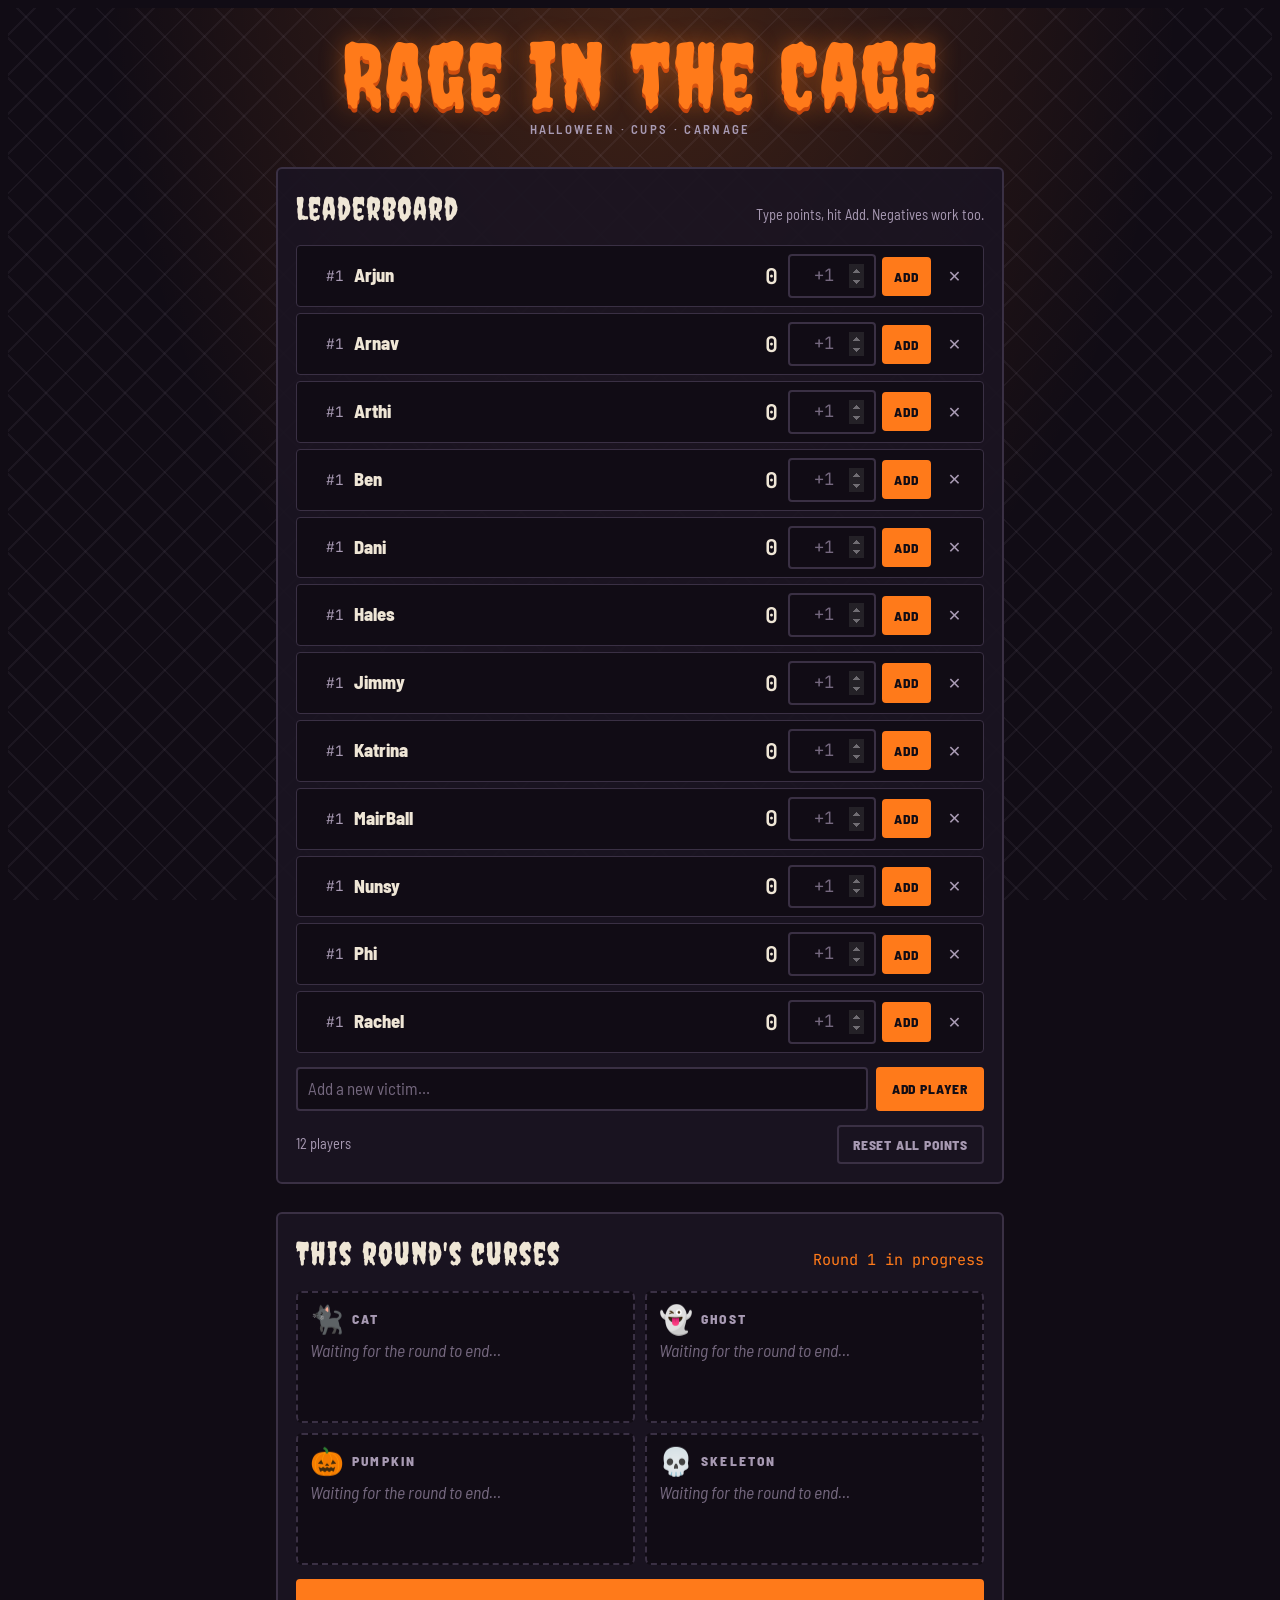
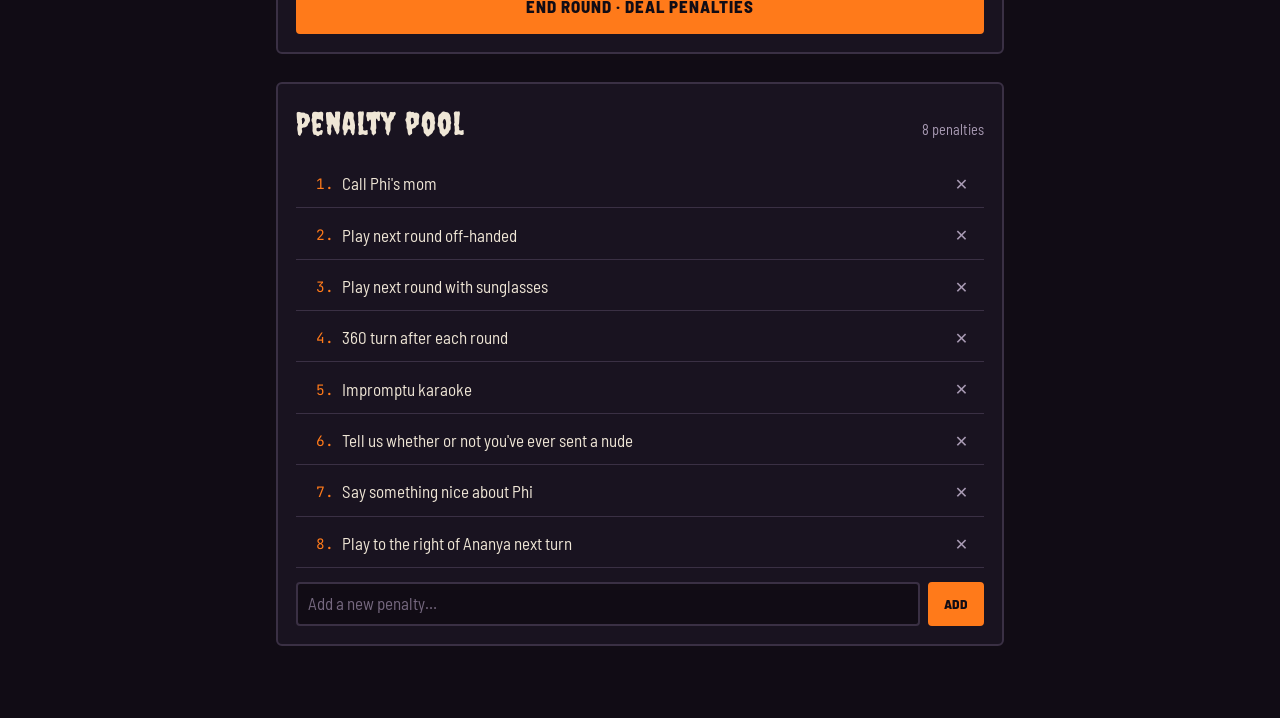
==== index.html @ 5ec312c6 "Add Rage in the Cage scoreboard site Static Halloween rage-cage tracker: sortable points leaderboard" ====
<!doctype html>
<html lang="en">
<head>
<meta charset="utf-8">
<meta name="viewport" content="width=device-width, initial-scale=1, viewport-fit=cover">
<title>Rage in the Cage</title>
<meta name="claude:viewport-fit-sides" content="cover">
<link rel="preconnect" href="https://fonts.googleapis.com">
<link rel="stylesheet" href="https://fonts.googleapis.com/css2?family=Creepster&family=Barlow+Semi+Condensed:wght@400;600;800&family=JetBrains+Mono:wght@500;700&display=swap">
<style>
/* Layout: one column "cage" — the scoreboard on top, this round's curses, then the penalty pool. Single dark look by choice. */
:root {
  --night: #110c15;
  --pit: #1b1421;
  --wire: #3a3044;
  --bone: #efe6d6;
  --ash: #a89ab3;
  --pumpkin: #ff7a1a;
  --ember: #c2410c;
  --blood: #e0435a;
  --display: "Creepster", "Impact", fantasy;
  --body: "Barlow Semi Condensed", "Arial Narrow", system-ui, sans-serif;
  --mono: "JetBrains Mono", ui-monospace, Menlo, monospace;
  color-scheme: dark;
}
* { box-sizing: border-box; }
html, body { background: var(--night); }
body {
  color: var(--bone);
  font-family: var(--body);
  font-size: 17px;
  line-height: 1.4;
  min-height: 100%;
  background-image:
    repeating-linear-gradient(45deg, transparent 0 26px, rgba(168,154,179,.07) 26px 28px),
    repeating-linear-gradient(-45deg, transparent 0 26px, rgba(168,154,179,.07) 26px 28px),
    radial-gradient(ellipse at 50% -10%, rgba(255,122,26,.22), transparent 60%);
  background-attachment: fixed;
}
.wrap {
  max-width: 760px;
  margin: 0 auto;
  padding-left: max(16px, env(safe-area-inset-left, 0px));
  padding-right: max(16px, env(safe-area-inset-right, 0px));
  padding-block: 28px 64px;
  display: grid;
  gap: 28px;
}
header { text-align: center; display: grid; gap: 4px; }
h1 {
  font-family: var(--display);
  font-weight: 400;
  font-size: clamp(3rem, 13vw, 5.6rem);
  line-height: .9;
  margin: 0;
  color: var(--pumpkin);
  text-shadow: 0 0 24px rgba(255,122,26,.45), 0 4px 0 var(--ember);
  letter-spacing: .02em;
  text-wrap: balance;
}
.tag { color: var(--ash); text-transform: uppercase; letter-spacing: .18em; font-size: .8rem; font-weight: 600; }
h2 {
  font-family: var(--display);
  font-weight: 400;
  font-size: 2rem;
  margin: 0;
  color: var(--bone);
  letter-spacing: .03em;
}
section {
  background: rgba(27,20,33,.92);
  border: 2px solid var(--wire);
  border-radius: 6px;
  padding: 18px;
  display: grid;
  gap: 14px;
}
.sec-head { display: flex; align-items: baseline; justify-content: space-between; gap: 12px; flex-wrap: wrap; }
.sub { color: var(--ash); font-size: .9rem; }

button, input { font: inherit; color: inherit; }
button {
  cursor: pointer;
  border: 2px solid var(--wire);
  background: var(--pit);
  border-radius: 4px;
  padding: 8px 14px;
  font-weight: 800;
  text-transform: uppercase;
  letter-spacing: .06em;
  font-size: .85rem;
  transition: background .12s, border-color .12s, transform .08s;
}
button:hover { border-color: var(--ash); }
button:active { transform: translateY(1px); }
button:focus-visible, input:focus-visible { outline: 3px solid var(--pumpkin); outline-offset: 2px; }
.btn-hot { background: var(--pumpkin); border-color: var(--pumpkin); color: var(--night); }
.btn-hot:hover { background: #ff9447; border-color: #ff9447; }
.btn-ghost { background: transparent; color: var(--ash); }
.btn-danger { border-color: var(--blood); color: var(--blood); background: transparent; }
.btn-x { padding: 4px 9px; background: transparent; color: var(--ash); border-color: transparent; font-size: 1rem; }
.btn-x:hover { color: var(--blood); border-color: var(--blood); }
input[type="text"], input[type="number"] {
  background: var(--night);
  border: 2px solid var(--wire);
  border-radius: 4px;
  padding: 8px 10px;
  min-width: 0;
}
input::placeholder { color: #75687f; }
input[type="number"] { font-family: var(--mono); width: 5.2em; text-align: center; }
input[type="number"]::-webkit-inner-spin-button { opacity: .4; }
.add-row { display: flex; gap: 8px; }
.add-row input { flex: 1; }

/* Leaderboard */
ol.board { list-style: none; margin: 0; padding: 0; display: grid; gap: 6px; }
.row {
  display: grid;
  grid-template-columns: 2.2em minmax(0,1fr) auto auto;
  align-items: center;
  gap: 10px;
  padding: 8px 10px;
  border-radius: 4px;
  background: var(--night);
  border: 1px solid var(--wire);
}
.row.lead { border-color: var(--pumpkin); box-shadow: 0 0 0 1px var(--pumpkin) inset, 0 0 18px rgba(255,122,26,.18); }
.row.flash { animation: flash .6s ease-out; }
@keyframes flash { from { background: rgba(255,122,26,.35); } to { background: var(--night); } }
.rank { font-family: var(--mono); color: var(--ash); font-size: .9rem; text-align: right; }
.row.lead .rank { color: var(--pumpkin); }
.name { font-weight: 800; font-size: 1.15rem; overflow-wrap: anywhere; }
.pts { font-family: var(--mono); font-weight: 700; font-size: 1.35rem; font-variant-numeric: tabular-nums; min-width: 2.6em; text-align: right; }
.pts.neg { color: var(--blood); }
.ctrls { display: flex; gap: 6px; align-items: center; }
.ctrls .add { padding: 8px 10px; }
.confirm { display: flex; gap: 6px; align-items: center; color: var(--blood); font-size: .85rem; font-weight: 600; }
.foot { display: flex; gap: 8px; flex-wrap: wrap; justify-content: space-between; align-items: center; }

/* Curses */
.round-no { font-family: var(--mono); color: var(--pumpkin); font-size: .95rem; }
.curses { display: grid; grid-template-columns: repeat(2, minmax(0,1fr)); gap: 10px; }
.curse {
  border: 2px dashed var(--wire);
  border-radius: 6px;
  padding: 12px;
  display: grid;
  grid-template-rows: auto 1fr auto;
  gap: 6px;
  background: var(--night);
  min-height: 132px;
}
.curse.dealt { border-style: solid; border-color: var(--ember); animation: deal .45s cubic-bezier(.2,1.6,.4,1) both; }
.curse:nth-child(2).dealt { animation-delay: .08s; }
.curse:nth-child(3).dealt { animation-delay: .16s; }
.curse:nth-child(4).dealt { animation-delay: .24s; }
@keyframes deal { from { transform: scale(.85) rotate(-3deg); opacity: .4; } to { transform: none; opacity: 1; } }
.curse-top { display: flex; align-items: center; gap: 8px; }
.glyph { font-size: 1.7rem; line-height: 1; }
.curse-name { text-transform: uppercase; letter-spacing: .16em; font-weight: 800; font-size: .85rem; color: var(--ash); }
.curse-text { font-size: 1.1rem; font-weight: 600; text-wrap: pretty; }
.curse-text.empty { color: #75687f; font-weight: 400; font-style: italic; }
.reroll { justify-self: start; padding: 3px 8px; font-size: .72rem; color: var(--ash); background: transparent; }
.big-btn { width: 100%; padding: 14px; font-size: 1.05rem; }

/* Penalty pool */
ol.pool { margin: 0; padding: 0; list-style: none; display: grid; gap: 4px; counter-reset: p; }
ol.pool li {
  counter-increment: p;
  display: grid;
  grid-template-columns: 2em minmax(0,1fr) auto;
  gap: 8px;
  align-items: center;
  padding: 6px 4px;
  border-bottom: 1px solid var(--wire);
}
ol.pool li::before { content: counter(p) "."; font-family: var(--mono); color: var(--pumpkin); text-align: right; font-size: .9rem; }
ol.pool li span { overflow-wrap: anywhere; }

.empty-note { color: var(--ash); font-style: italic; margin: 0; }

@media (max-width: 480px) {
  .row { grid-template-columns: 1.8em minmax(0,1fr) auto; row-gap: 8px; }
  .ctrls { grid-column: 1 / -1; justify-content: flex-end; }
  .curses { grid-template-columns: minmax(0,1fr); }
  .curse { min-height: 0; }
  h2 { font-size: 1.7rem; }
}
@media (prefers-reduced-motion: reduce) {
  *, *::before, *::after { animation: none !important; transition: none !important; }
}
</style>
</head>
<body>

<div class="wrap">
  <header>
    <h1>Rage in the Cage</h1>
    <div class="tag">Halloween · Cups · Carnage</div>
  </header>

  <section aria-labelledby="board-h">
    <div class="sec-head">
      <h2 id="board-h">Leaderboard</h2>
      <span class="sub">Type points, hit Add. Negatives work too.</span>
    </div>
    <ol class="board" id="board"></ol>
    <form class="add-row" id="add-player">
      <input type="text" id="new-player" placeholder="Add a new victim…" autocomplete="off" maxlength="40">
      <button type="submit" class="btn-hot">Add player</button>
    </form>
    <div class="foot">
      <span class="sub" id="player-count"></span>
      <span id="reset-zone"><button type="button" class="btn-ghost" id="reset-btn">Reset all points</button></span>
    </div>
  </section>

  <section aria-labelledby="round-h">
    <div class="sec-head">
      <h2 id="round-h">This round's curses</h2>
      <span class="round-no" id="round-no"></span>
    </div>
    <div class="curses" id="curses"></div>
    <button type="button" class="btn-hot big-btn" id="end-round">End round · deal penalties</button>
  </section>

  <section aria-labelledby="pool-h">
    <div class="sec-head">
      <h2 id="pool-h">Penalty pool</h2>
      <span class="sub" id="pool-count"></span>
    </div>
    <ol class="pool" id="pool"></ol>
    <form class="add-row" id="add-penalty">
      <input type="text" id="new-penalty" placeholder="Add a new penalty…" autocomplete="off" maxlength="160">
      <button type="submit" class="btn-hot">Add</button>
    </form>
  </section>
</div>

<script>
(function () {
  var KEY = "rage-in-the-cage-v1";
  var SYMBOLS = [
    { id: "cat", name: "Cat", glyph: "🐈‍⬛" },
    { id: "ghost", name: "Ghost", glyph: "👻" },
    { id: "pumpkin", name: "Pumpkin", glyph: "🎃" },
    { id: "skeleton", name: "Skeleton", glyph: "💀" }
  ];
  var DEFAULT_PLAYERS = ["Dani","Nunsy","Hales","Ben","Arjun","Arthi","Arnav","Rachel","Phi","Jimmy","MairBall","Katrina"];
  var DEFAULT_PENALTIES = [
    "Call Phi's mom",
    "Play next round off-handed",
    "Play next round with sunglasses",
    "360 turn after each round",
    "Impromptu karaoke",
    "Tell us whether or not you've ever sent a nude",
    "Say something nice about Phi",
    "Play to the right of Ananya next turn"
  ];

  function uid() { return Math.random().toString(36).slice(2, 10); }
  function fresh() {
    return {
      players: DEFAULT_PLAYERS.map(function (n) { return { id: uid(), name: n, points: 0 }; }),
      penalties: DEFAULT_PENALTIES.slice(),
      round: 1,
      curses: {}
    };
  }
  function load() {
    try {
      var raw = localStorage.getItem(KEY);
      if (raw) {
        var s = JSON.parse(raw);
        if (s && Array.isArray(s.players) && Array.isArray(s.penalties)) {
          s.round = s.round || 1; s.curses = s.curses || {};
          return s;
        }
      }
    } catch (e) {}
    return fresh();
  }
  function save() { try { localStorage.setItem(KEY, JSON.stringify(state)); } catch (e) {} }

  var state = load();
  var confirmingRemove = null;
  var confirmingReset = false;
  var flashId = null;
  var justDealt = false;

  function el(tag, attrs, kids) {
    var n = document.createElement(tag);
    if (attrs) for (var k in attrs) {
      if (k === "text") n.textContent = attrs[k];
      else if (k === "class") n.className = attrs[k];
      else if (k.slice(0, 2) === "on") n.addEventListener(k.slice(2), attrs[k]);
      else n.setAttribute(k, attrs[k]);
    }
    (kids || []).forEach(function (c) { if (c) n.appendChild(c); });
    return n;
  }

  function sorted() {
    return state.players.slice().sort(function (a, b) {
      return b.points - a.points || a.name.localeCompare(b.name);
    });
  }

  function renderBoard() {
    var board = document.getElementById("board");
    board.innerHTML = "";
    var list = sorted();
    var top = list.length && list[0].points > 0 ? list[0].points : null;
    var rank = 0, prev = null;
    list.forEach(function (p, i) {
      if (p.points !== prev) { rank = i + 1; prev = p.points; }
      var row = el("li", { class: "row" + (top !== null && p.points === top ? " lead" : "") + (p.id === flashId ? " flash" : "") });
      row.appendChild(el("span", { class: "rank", text: "#" + rank }));
      row.appendChild(el("span", { class: "name", text: p.name }));
      row.appendChild(el("span", { class: "pts" + (p.points < 0 ? " neg" : ""), text: String(p.points) }));

      var ctrls;
      if (confirmingRemove === p.id) {
        ctrls = el("span", { class: "confirm" }, [
          el("span", { text: "Remove?" }),
          el("button", { type: "button", class: "btn-danger", text: "Yes", onclick: function () {
            state.players = state.players.filter(function (x) { return x.id !== p.id; });
            confirmingRemove = null; save(); render();
          } }),
          el("button", { type: "button", class: "btn-ghost", text: "No", onclick: function () { confirmingRemove = null; renderBoard(); } })
        ]);
      } else {
        var inputId = "pts-" + p.id;
        var input = el("input", { type: "number", id: inputId, step: "1", inputmode: "numeric", placeholder: "+1", "aria-label": "Points for " + p.name });
        function addPts() {
          var v = input.value.trim() === "" ? 1 : parseInt(input.value, 10);
          if (isNaN(v)) return;
          p.points += v;
          flashId = p.id;
          save(); renderBoard();
          flashId = null;
        }
        input.addEventListener("keydown", function (e) { if (e.key === "Enter") { e.preventDefault(); addPts(); } });
        ctrls = el("span", { class: "ctrls" }, [
          input,
          el("button", { type: "button", class: "btn-hot add", text: "Add", onclick: addPts }),
          el("button", { type: "button", class: "btn-x", title: "Remove " + p.name, "aria-label": "Remove " + p.name, text: "✕", onclick: function () { confirmingRemove = p.id; renderBoard(); } })
        ]);
      }
      row.appendChild(ctrls);
      board.appendChild(row);
    });
    if (!list.length) board.appendChild(el("li", { class: "empty-note", text: "The cage is empty. Add someone below." }));
    document.getElementById("player-count").textContent = list.length + (list.length === 1 ? " player" : " players");
    renderReset();
  }

  function renderReset() {
    var z = document.getElementById("reset-zone");
    z.innerHTML = "";
    if (confirmingReset) {
      z.appendChild(el("span", { class: "confirm" }, [
        el("span", { text: "Zero everyone?" }),
        el("button", { type: "button", class: "btn-danger", text: "Reset", onclick: function () {
          state.players.forEach(function (p) { p.points = 0; });
          state.round = 1; state.curses = {};
          confirmingReset = false; save(); render();
        } }),
        el("button", { type: "button", class: "btn-ghost", text: "Cancel", onclick: function () { confirmingReset = false; renderReset(); } })
      ]));
    } else {
      z.appendChild(el("button", { type: "button", class: "btn-ghost", text: "Reset all points", onclick: function () { confirmingReset = true; renderReset(); } }));
    }
  }

  function pick(exclude) {
    var pool = state.penalties.filter(function (t) { return exclude.indexOf(t) === -1; });
    if (!pool.length) pool = state.penalties;
    if (!pool.length) return null;
    return pool[Math.floor(Math.random() * pool.length)];
  }
  function dealAll() {
    var used = [];
    state.curses = {};
    SYMBOLS.forEach(function (s) {
      var t = pick(used);
      state.curses[s.id] = t;
      if (t) used.push(t);
    });
  }
  function rerollOne(id) {
    var others = SYMBOLS.filter(function (s) { return s.id !== id; }).map(function (s) { return state.curses[s.id]; });
    others.push(state.curses[id]);
    state.curses[id] = pick(others);
  }

  function renderCurses() {
    var wrap = document.getElementById("curses");
    wrap.innerHTML = "";
    var any = SYMBOLS.some(function (s) { return state.curses[s.id]; });
    SYMBOLS.forEach(function (s) {
      var t = state.curses[s.id];
      wrap.appendChild(el("div", { class: "curse" + (t && justDealt ? " dealt" : "") + (t ? "" : "") }, [
        el("div", { class: "curse-top" }, [
          el("span", { class: "glyph", "aria-hidden": "true", text: s.glyph }),
          el("span", { class: "curse-name", text: s.name })
        ]),
        el("div", { class: "curse-text" + (t ? "" : " empty"), text: t || (state.penalties.length ? "Waiting for the round to end…" : "Penalty pool is empty.") }),
        t ? el("button", { type: "button", class: "reroll", text: "Re-roll", onclick: function () { rerollOne(s.id); save(); justDealt = false; renderCurses(); } }) : null
      ]));
    });
    justDealt = false;
    document.getElementById("round-no").textContent = any ? "Round " + (state.round - 1) + " penalties" : "Round " + state.round + " in progress";
  }

  function renderPool() {
    var pool = document.getElementById("pool");
    pool.innerHTML = "";
    state.penalties.forEach(function (t, i) {
      pool.appendChild(el("li", null, [
        el("span", { text: t }),
        el("button", { type: "button", class: "btn-x", title: "Remove penalty", "aria-label": "Remove penalty: " + t, text: "✕", onclick: function () {
          state.penalties.splice(i, 1);
          SYMBOLS.forEach(function (s) { if (state.curses[s.id] === t) state.curses[s.id] = null; });
          save(); renderPool(); renderCurses();
        } })
      ]));
    });
    if (!state.penalties.length) pool.appendChild(el("li", { class: "empty-note", text: "No penalties yet. Add one below." }));
    var n = state.penalties.length;
    document.getElementById("pool-count").textContent = n + (n === 1 ? " penalty" : " penalties");
  }

  function render() { renderBoard(); renderCurses(); renderPool(); }

  document.getElementById("add-player").addEventListener("submit", function (e) {
    e.preventDefault();
    var inp = document.getElementById("new-player");
    var name = inp.value.trim();
    if (!name) return;
    var p = { id: uid(), name: name, points: 0 };
    state.players.push(p);
    flashId = p.id;
    inp.value = "";
    save(); renderBoard(); flashId = null;
  });

  document.getElementById("add-penalty").addEventListener("submit", function (e) {
    e.preventDefault();
    var inp = document.getElementById("new-penalty");
    var t = inp.value.trim();
    if (!t) return;
    state.penalties.push(t);
    inp.value = "";
    save(); renderPool(); renderCurses();
  });

  document.getElementById("end-round").addEventListener("click", function () {
    dealAll();
    state.round += 1;
    justDealt = true;
    save(); renderCurses();
  });

  render();
})();
</script>
</body>
</html>
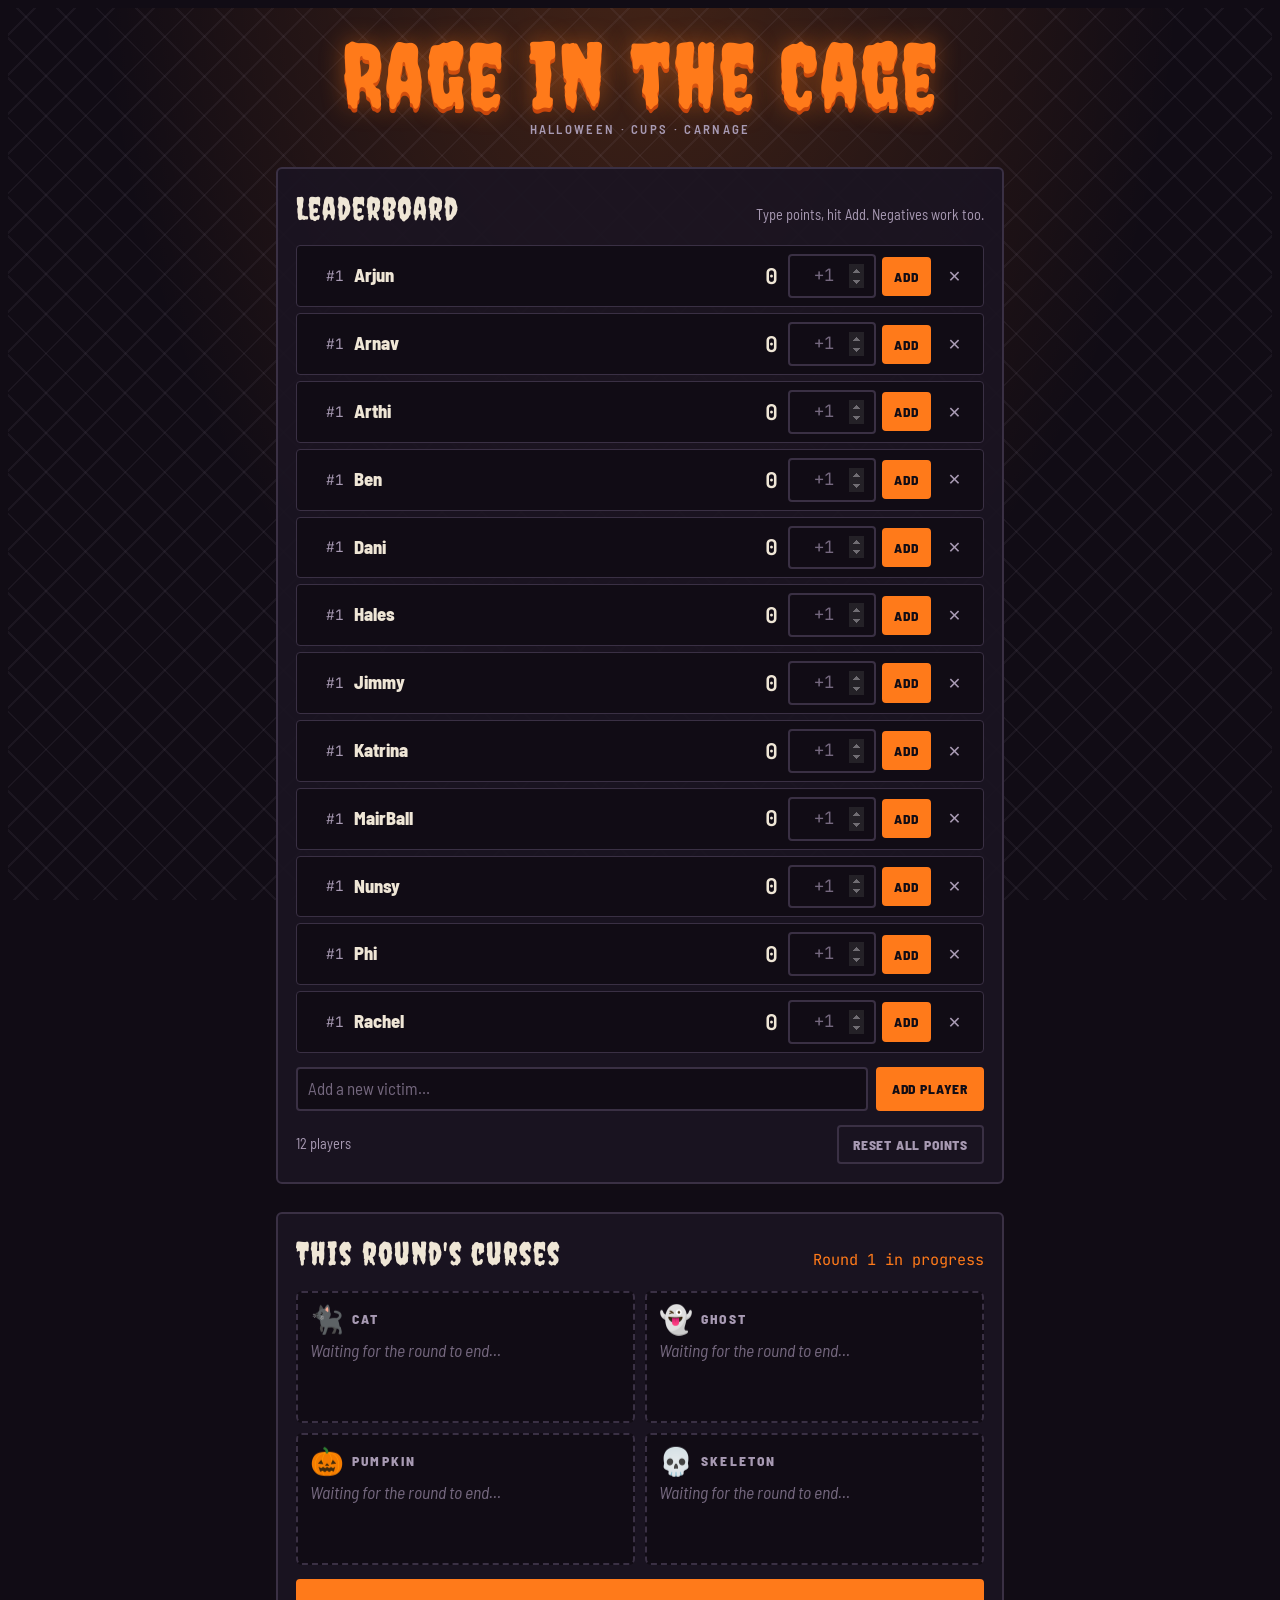
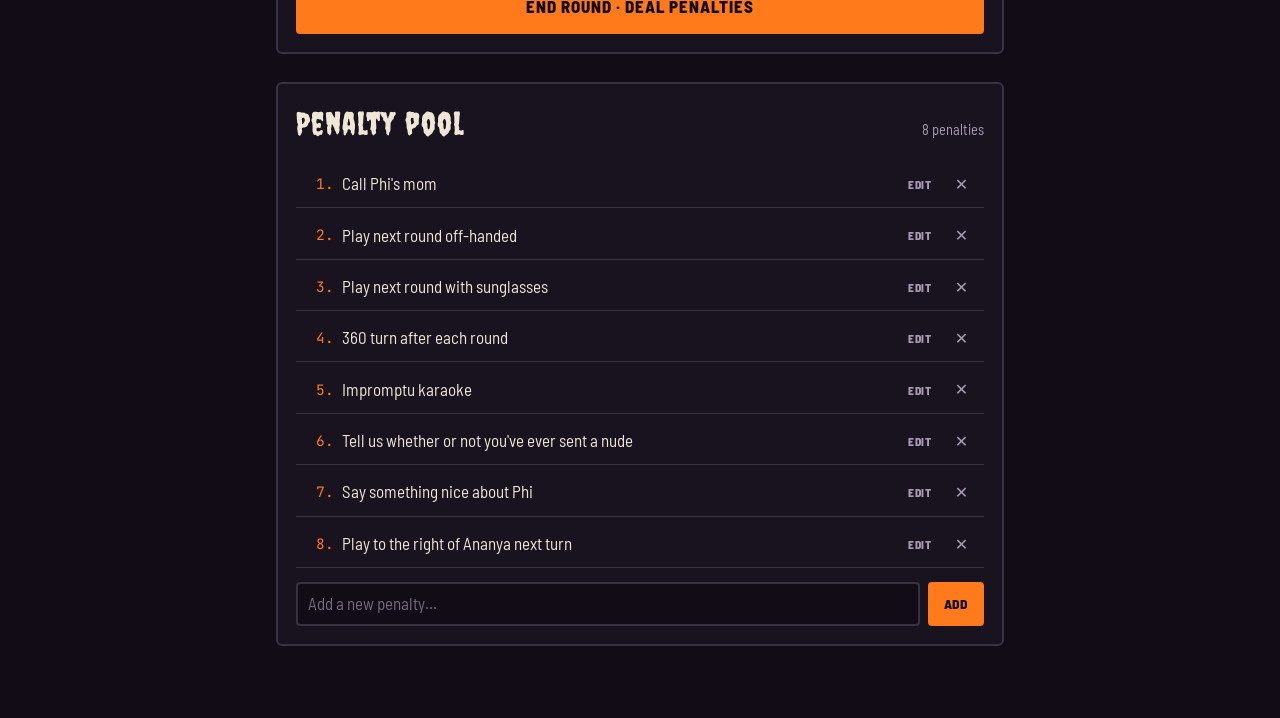
==== commit 48614098: "Allow editing penalties in the pool Co-Authored-By: Claude Opus 5.5 <noreply@anthropic.com> Claude-S" ====
--- a/index.html
+++ b/index.html
@@ -176,7 +176,12 @@
   border-bottom: 1px solid var(--wire);
 }
 ol.pool li::before { content: counter(p) "."; font-family: var(--mono); color: var(--pumpkin); text-align: right; font-size: .9rem; }
-ol.pool li span { overflow-wrap: anywhere; }
+ol.pool li .p-text { overflow-wrap: anywhere; cursor: text; }
+.pool-actions { display: flex; gap: 2px; align-items: center; }
+.btn-edit { padding: 4px 8px; background: transparent; color: var(--ash); border-color: transparent; font-size: .72rem; }
+.btn-edit:hover { color: var(--pumpkin); border-color: var(--pumpkin); }
+.edit-form { display: flex; gap: 6px; min-width: 0; grid-column: 2 / -1; flex-wrap: wrap; }
+.edit-form input { flex: 1 1 12em; }
 
 .empty-note { color: var(--ash); font-style: italic; margin: 0; }
 
@@ -288,6 +293,7 @@
   var confirmingReset = false;
   var flashId = null;
   var justDealt = false;
+  var editingPenalty = null;
 
   function el(tag, attrs, kids) {
     var n = document.createElement(tag);
@@ -418,13 +424,40 @@
     var pool = document.getElementById("pool");
     pool.innerHTML = "";
     state.penalties.forEach(function (t, i) {
+      if (editingPenalty === i) {
+        var inp = el("input", { type: "text", id: "edit-penalty", maxlength: "160", "aria-label": "Edit penalty " + (i + 1) });
+        inp.value = t;
+        var form = el("form", { class: "edit-form" }, [
+          inp,
+          el("button", { type: "submit", class: "btn-hot", text: "Save" }),
+          el("button", { type: "button", class: "btn-ghost", text: "Cancel", onclick: function () { editingPenalty = null; renderPool(); } })
+        ]);
+        form.addEventListener("submit", function (e) {
+          e.preventDefault();
+          var v = inp.value.trim();
+          if (!v) return;
+          state.penalties[i] = v;
+          SYMBOLS.forEach(function (s) { if (state.curses[s.id] === t) state.curses[s.id] = v; });
+          editingPenalty = null;
+          save(); renderPool(); renderCurses();
+        });
+        inp.addEventListener("keydown", function (e) { if (e.key === "Escape") { editingPenalty = null; renderPool(); } });
+        pool.appendChild(el("li", null, [form]));
+        setTimeout(function () { inp.focus(); inp.select(); }, 0);
+        return;
+      }
+      function startEdit() { editingPenalty = i; renderPool(); }
       pool.appendChild(el("li", null, [
-        el("span", { text: t }),
-        el("button", { type: "button", class: "btn-x", title: "Remove penalty", "aria-label": "Remove penalty: " + t, text: "✕", onclick: function () {
-          state.penalties.splice(i, 1);
-          SYMBOLS.forEach(function (s) { if (state.curses[s.id] === t) state.curses[s.id] = null; });
-          save(); renderPool(); renderCurses();
-        } })
+        el("span", { class: "p-text", text: t, title: "Click to edit", onclick: startEdit }),
+        el("span", { class: "pool-actions" }, [
+          el("button", { type: "button", class: "btn-edit", "aria-label": "Edit penalty: " + t, text: "Edit", onclick: startEdit }),
+          el("button", { type: "button", class: "btn-x", title: "Remove penalty", "aria-label": "Remove penalty: " + t, text: "✕", onclick: function () {
+            state.penalties.splice(i, 1);
+            SYMBOLS.forEach(function (s) { if (state.curses[s.id] === t) state.curses[s.id] = null; });
+            editingPenalty = null;
+            save(); renderPool(); renderCurses();
+          } })
+        ])
       ]));
     });
     if (!state.penalties.length) pool.appendChild(el("li", { class: "empty-note", text: "No penalties yet. Add one below." }));
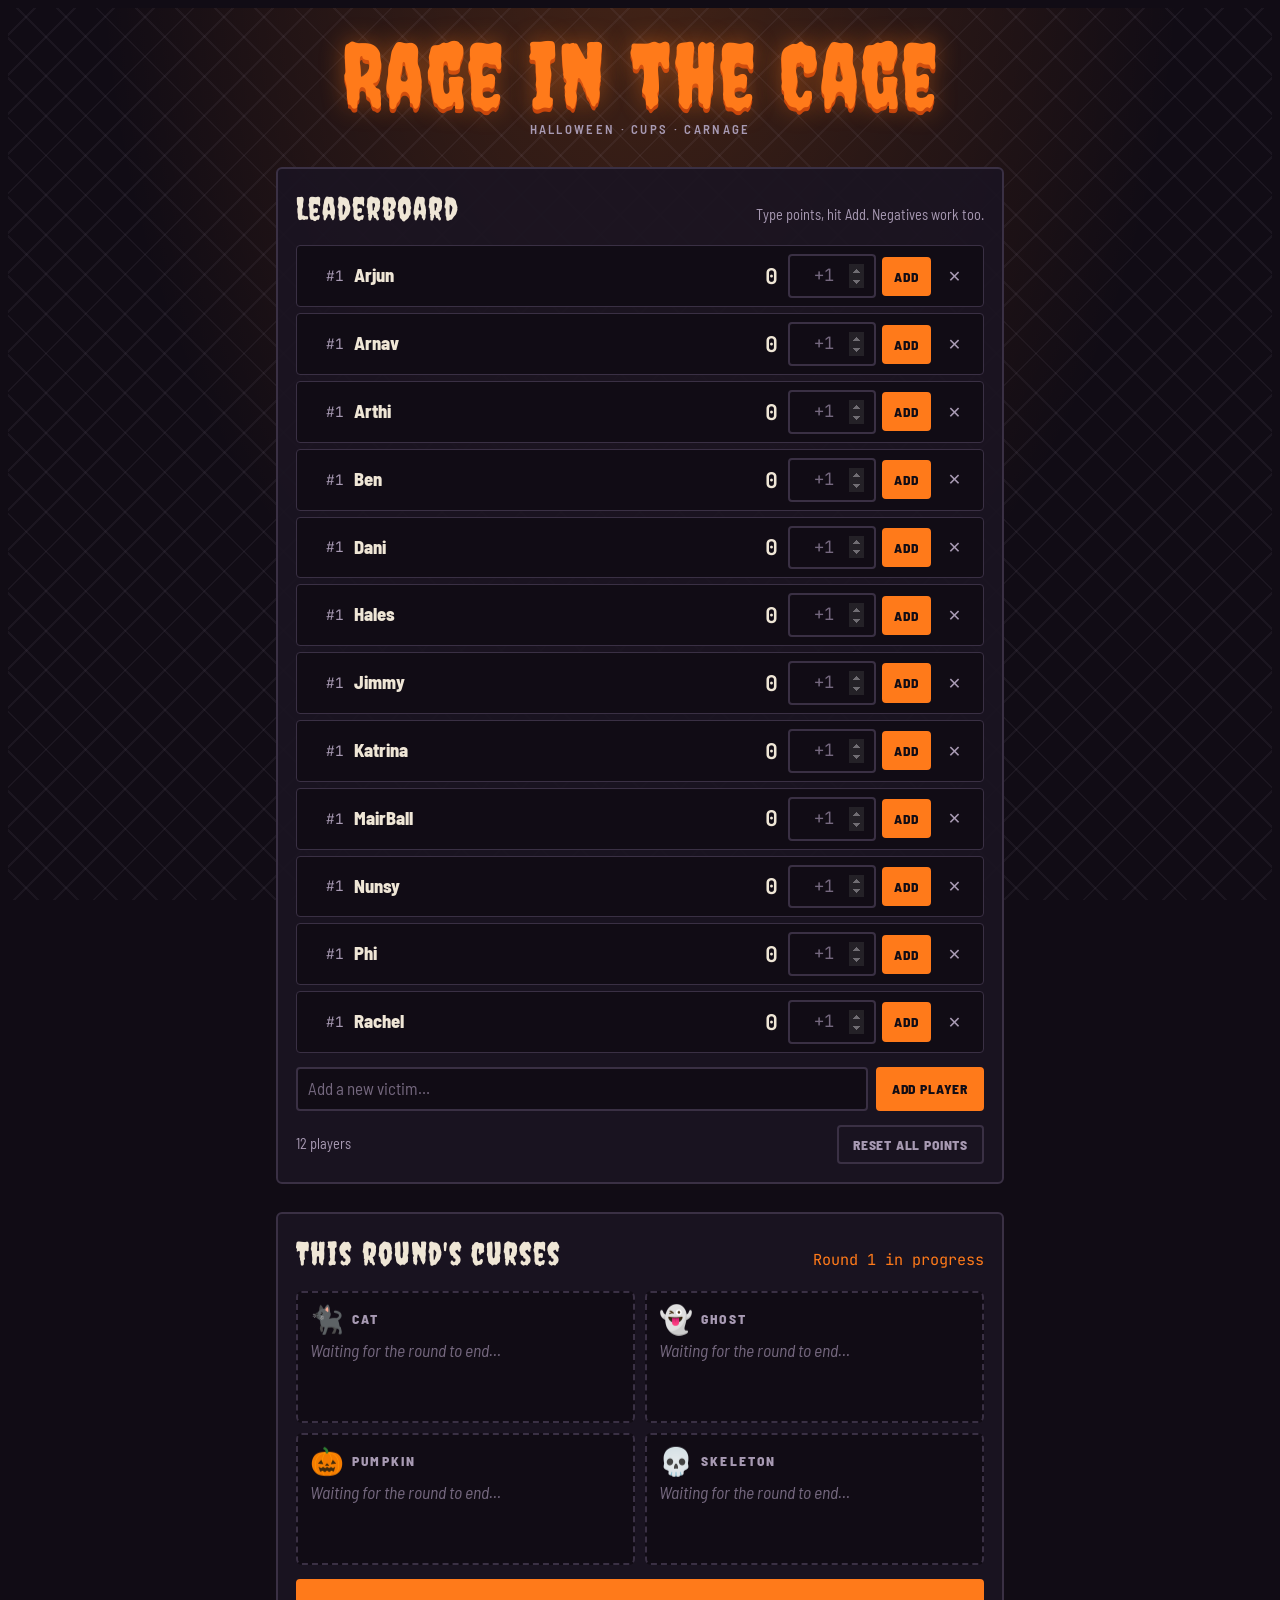
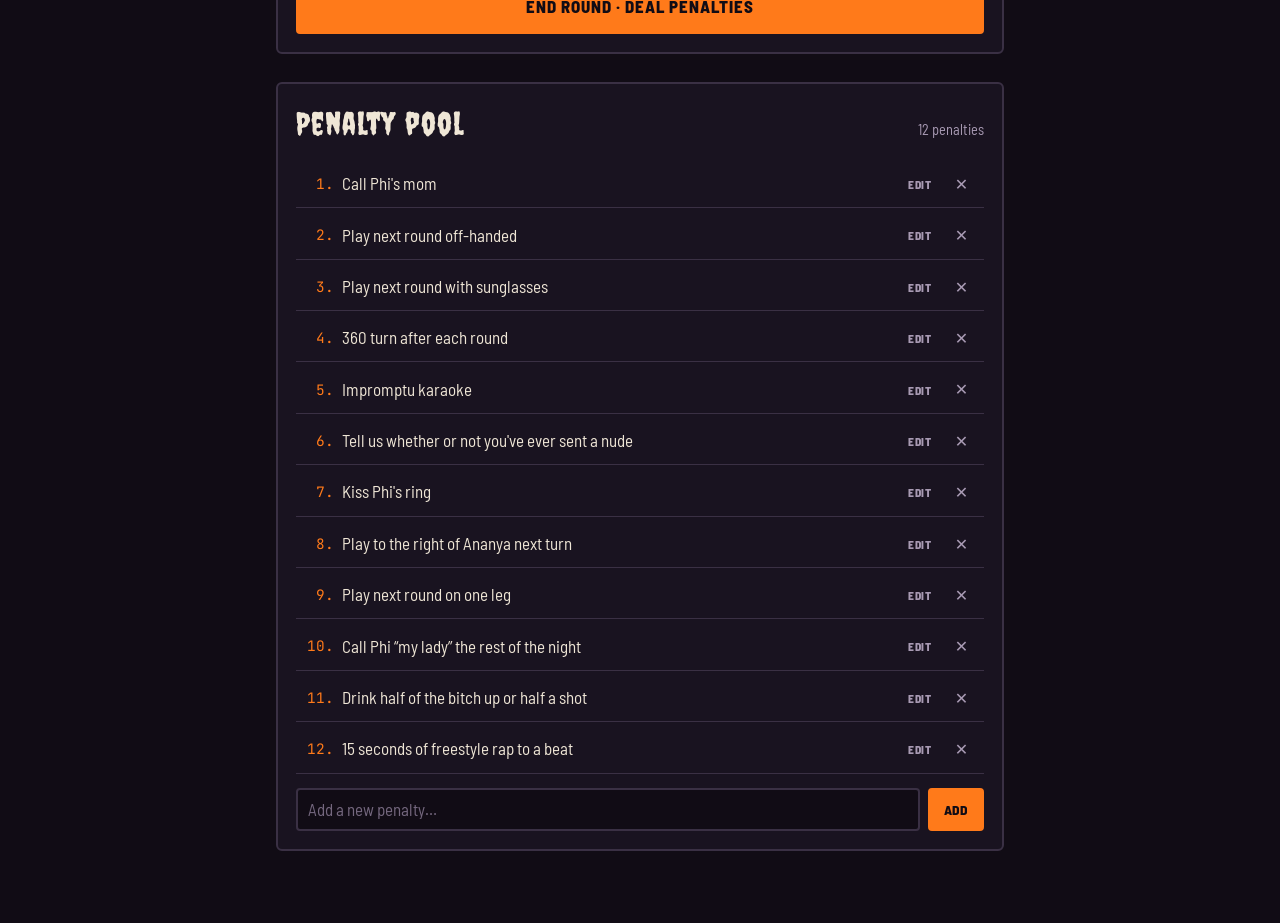
==== commit 2e9eae64: "Update default penalties Co-Authored-By: Claude Opus 5.5 <noreply@anthropic.com> Claude-Session: htt" ====
--- a/index.html
+++ b/index.html
@@ -260,9 +260,25 @@
     "360 turn after each round",
     "Impromptu karaoke",
     "Tell us whether or not you've ever sent a nude",
-    "Say something nice about Phi",
-    "Play to the right of Ananya next turn"
+    "Kiss Phi's ring",
+    "Play to the right of Ananya next turn",
+    "Play next round on one leg",
+    "Call Phi “my lady” the rest of the night",
+    "Drink half of the bitch up or half a shot",
+    "15 seconds of freestyle rap to a beat"
   ];
+  var DEFAULTS_VERSION = 2;
+  function migrate(s) {
+    if ((s.defaultsVersion || 1) < 2) {
+      var i = s.penalties.indexOf("Say something nice about Phi");
+      if (i !== -1) s.penalties[i] = "Kiss Phi's ring";
+      DEFAULT_PENALTIES.slice(8).forEach(function (t) {
+        if (s.penalties.indexOf(t) === -1) s.penalties.push(t);
+      });
+    }
+    s.defaultsVersion = DEFAULTS_VERSION;
+    return s;
+  }
 
   function uid() { return Math.random().toString(36).slice(2, 10); }
   function fresh() {
@@ -270,7 +286,8 @@
       players: DEFAULT_PLAYERS.map(function (n) { return { id: uid(), name: n, points: 0 }; }),
       penalties: DEFAULT_PENALTIES.slice(),
       round: 1,
-      curses: {}
+      curses: {},
+      defaultsVersion: DEFAULTS_VERSION
     };
   }
   function load() {
@@ -280,7 +297,7 @@
         var s = JSON.parse(raw);
         if (s && Array.isArray(s.players) && Array.isArray(s.penalties)) {
           s.round = s.round || 1; s.curses = s.curses || {};
-          return s;
+          return migrate(s);
         }
       }
     } catch (e) {}
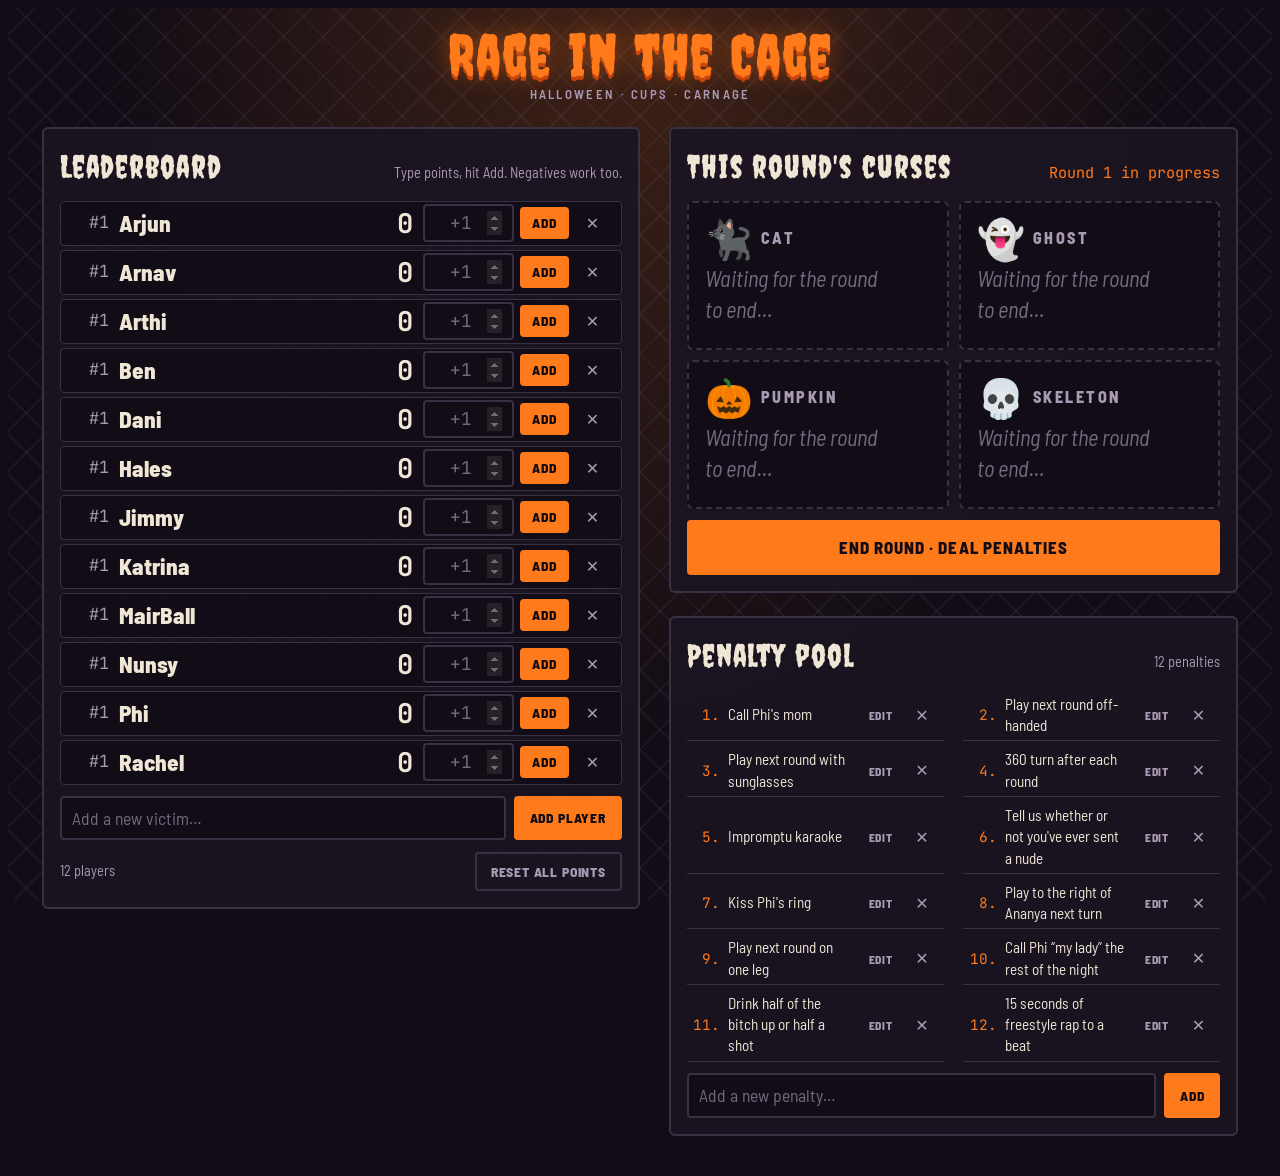
==== commit 70c77a5b: "Add big-screen layout for TVs Co-Authored-By: Claude Opus 5.5 <noreply@anthropic.com> Claude-Session" ====
--- a/index.html
+++ b/index.html
@@ -18,6 +18,7 @@
   --pumpkin: #ff7a1a;
   --ember: #c2410c;
   --blood: #e0435a;
+  --spirit: #8fd3c7;
   --display: "Creepster", "Impact", fantasy;
   --body: "Barlow Semi Condensed", "Arial Narrow", system-ui, sans-serif;
   --mono: "JetBrains Mono", ui-monospace, Menlo, monospace;
@@ -161,6 +162,9 @@
 .curse-name { text-transform: uppercase; letter-spacing: .16em; font-weight: 800; font-size: .85rem; color: var(--ash); }
 .curse-text { font-size: 1.1rem; font-weight: 600; text-wrap: pretty; }
 .curse-text.empty { color: #75687f; font-weight: 400; font-style: italic; }
+.curse.safe { border-style: solid; border-color: var(--spirit); background: rgba(143,211,199,.08); }
+.curse.safe .curse-text { color: var(--spirit); font-family: var(--display); font-weight: 400; font-size: 1.6rem; letter-spacing: .03em; }
+.safe-note { color: var(--ash); font-size: .85rem; }
 .reroll { justify-self: start; padding: 3px 8px; font-size: .72rem; color: var(--ash); background: transparent; }
 .big-btn { width: 100%; padding: 14px; font-size: 1.05rem; }
 
@@ -191,6 +195,39 @@
   .curses { grid-template-columns: minmax(0,1fr); }
   .curse { min-height: 0; }
   h2 { font-size: 1.7rem; }
+}
+/* Big screen (laptop on a TV): leaderboard left, curses + pool right, type scales with the screen */
+@media (min-width: 1100px) and (min-aspect-ratio: 4/3) {
+  html { font-size: clamp(16px, 1.05vw, 34px); }
+  body { font-size: 1.1rem; }
+  .wrap {
+    max-width: 96vw;
+    grid-template-columns: minmax(0, 1.05fr) minmax(0, 1fr);
+    grid-template-rows: auto auto 1fr;
+    align-items: start;
+    gap: 1.4rem 1.8rem;
+    padding-block: 1.4rem 2rem;
+  }
+  header { grid-column: 1 / -1; }
+  h1 { font-size: 3.6rem; }
+  h2 { font-size: 2rem; }
+  section { padding: 1rem; gap: .7rem; }
+  section[aria-labelledby="board-h"] { grid-column: 1; grid-row: 2 / span 2; }
+  section[aria-labelledby="round-h"] { grid-column: 2; grid-row: 2; }
+  section[aria-labelledby="pool-h"] { grid-column: 2; grid-row: 3; }
+  ol.board { gap: .25rem; }
+  .row { padding: .15rem .6rem; }
+  .ctrls input[type="number"], .ctrls .add { padding-block: .3rem; }
+  .name { font-size: 1.45rem; }
+  .pts { font-size: 1.7rem; }
+  .rank { font-size: 1.05rem; }
+  .curse { min-height: 8.5rem; padding: 1rem; }
+  .glyph { font-size: 2.4rem; }
+  .curse-name { font-size: 1rem; }
+  .curse-text { font-size: 1.4rem; }
+  .curse.safe .curse-text { font-size: 2.1rem; }
+  ol.pool { grid-template-columns: repeat(2, minmax(0, 1fr)); column-gap: 1.2rem; }
+  ol.pool li { padding: .25rem .2rem; font-size: .95rem; }
 }
 @media (prefers-reduced-motion: reduce) {
   *, *::before, *::after { animation: none !important; transition: none !important; }
@@ -403,10 +440,13 @@
     if (!pool.length) return null;
     return pool[Math.floor(Math.random() * pool.length)];
   }
+  var SAFE = "__safe__";
   function dealAll() {
     var used = [];
     state.curses = {};
-    SYMBOLS.forEach(function (s) {
+    var safeIdx = Math.floor(Math.random() * SYMBOLS.length);
+    SYMBOLS.forEach(function (s, idx) {
+      if (idx === safeIdx) { state.curses[s.id] = SAFE; return; }
       var t = pick(used);
       state.curses[s.id] = t;
       if (t) used.push(t);
@@ -424,13 +464,14 @@
     var any = SYMBOLS.some(function (s) { return state.curses[s.id]; });
     SYMBOLS.forEach(function (s) {
       var t = state.curses[s.id];
-      wrap.appendChild(el("div", { class: "curse" + (t && justDealt ? " dealt" : "") + (t ? "" : "") }, [
+      var safe = t === SAFE;
+      wrap.appendChild(el("div", { class: "curse" + (t && justDealt ? " dealt" : "") + (safe ? " safe" : "") }, [
         el("div", { class: "curse-top" }, [
           el("span", { class: "glyph", "aria-hidden": "true", text: s.glyph }),
           el("span", { class: "curse-name", text: s.name })
         ]),
-        el("div", { class: "curse-text" + (t ? "" : " empty"), text: t || (state.penalties.length ? "Waiting for the round to end…" : "Penalty pool is empty.") }),
-        t ? el("button", { type: "button", class: "reroll", text: "Re-roll", onclick: function () { rerollOne(s.id); save(); justDealt = false; renderCurses(); } }) : null
+        el("div", { class: "curse-text" + (t ? "" : " empty"), text: safe ? "No penalty" : t || (state.penalties.length ? "Waiting for the round to end…" : "Penalty pool is empty.") }),
+        safe ? el("span", { class: "safe-note", text: "You're spared this round." }) : t ? el("button", { type: "button", class: "reroll", text: "Re-roll", onclick: function () { rerollOne(s.id); save(); justDealt = false; renderCurses(); } }) : null
       ]));
     });
     justDealt = false;
